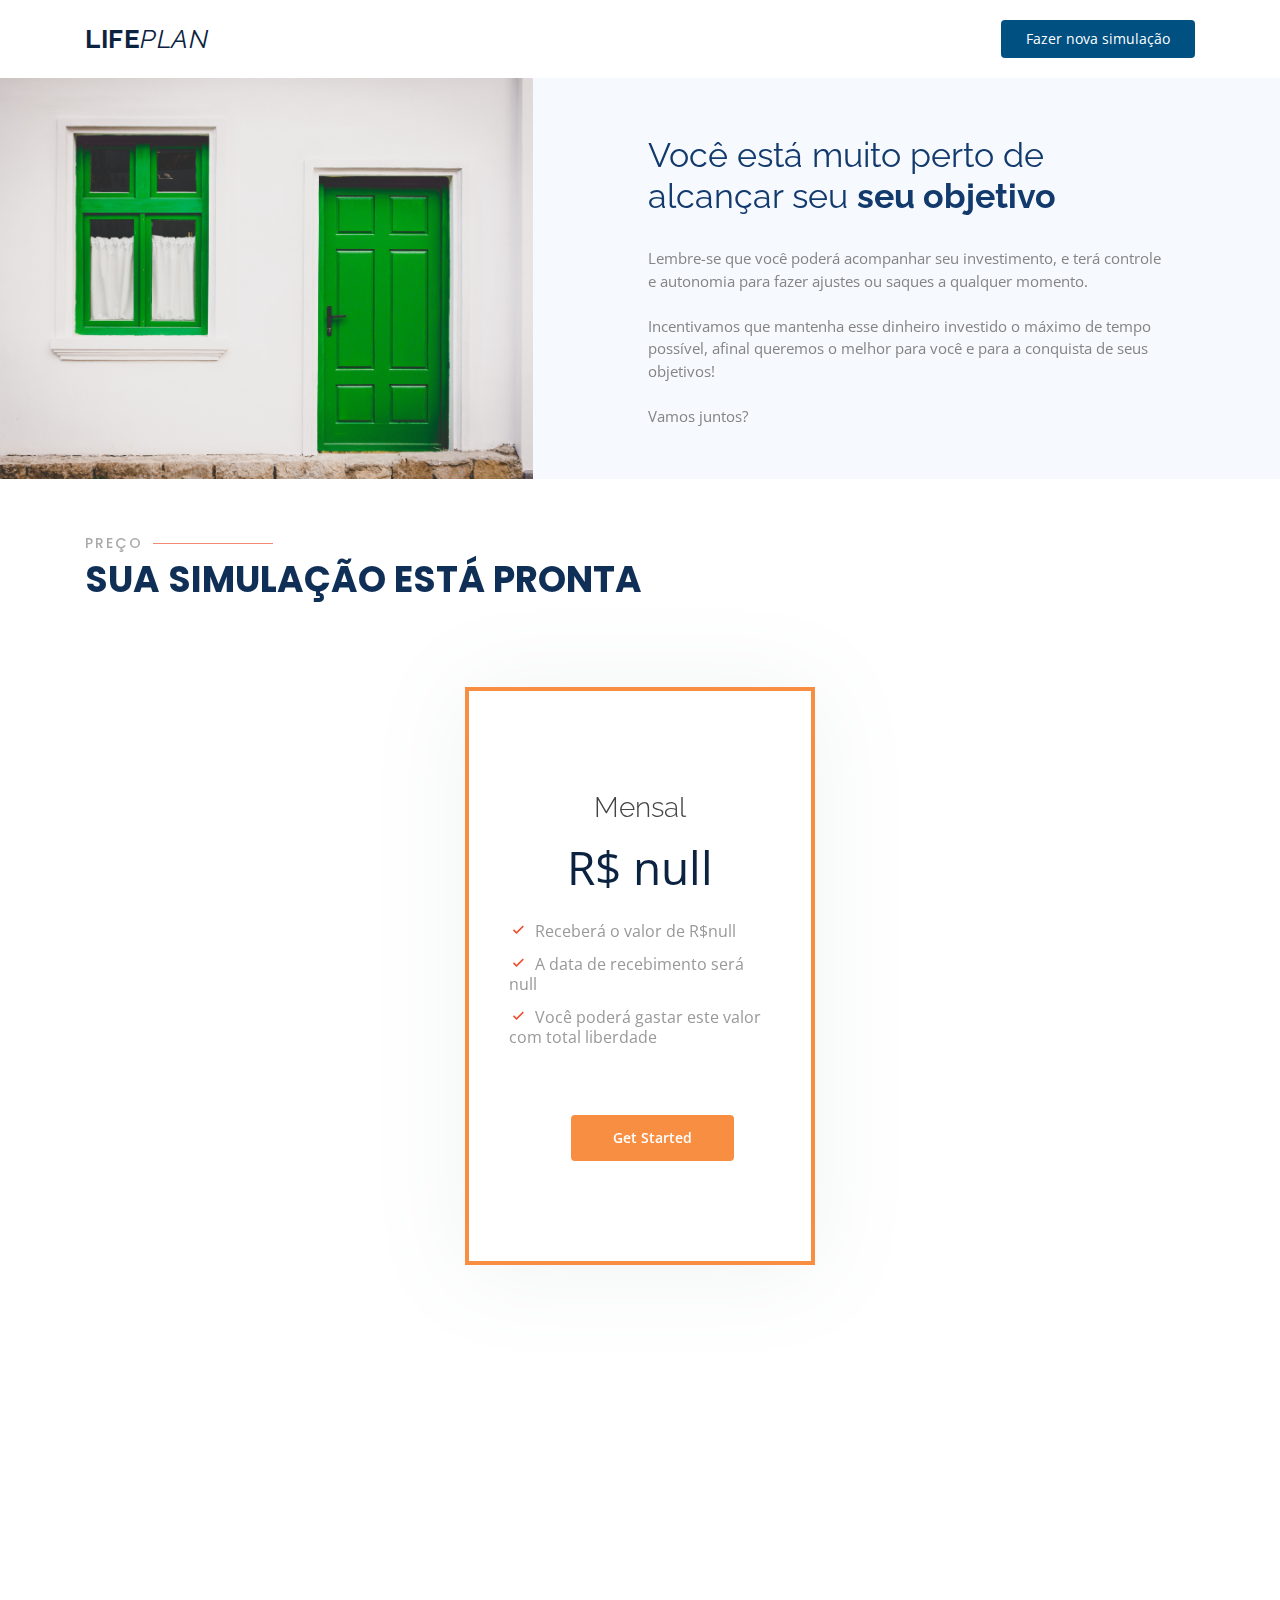
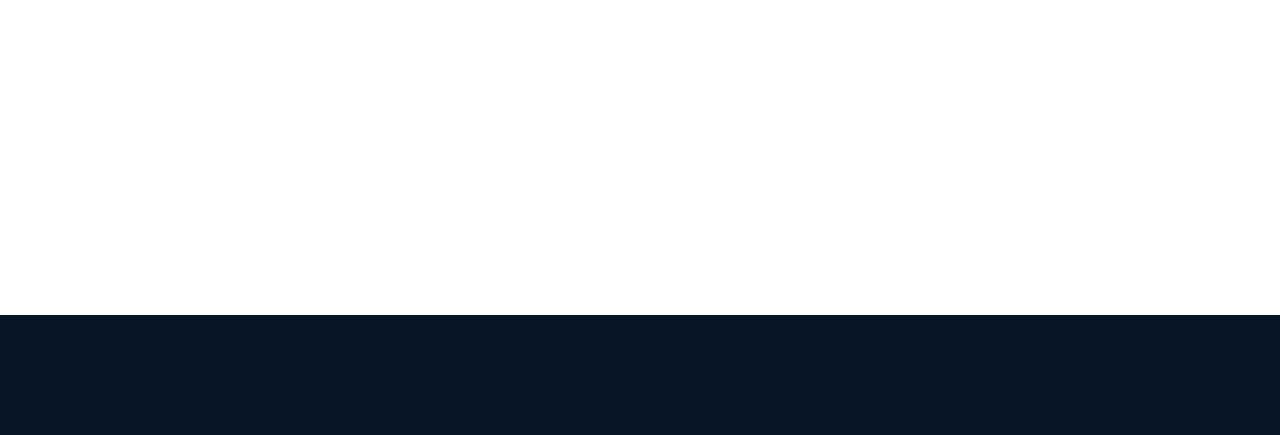
==== multi/result.html @ 522fde7b "Final" ====
<!DOCTYPE html>
<html lang="en">

<head>
  <meta charset="utf-8">
  <meta content="width=device-width, initial-scale=1.0" name="viewport">

  <title>LifePlan</title>
  <meta content="" name="descriptison">
  <meta content="" name="keywords">

  <!-- Favicons -->
  <link href="assets/img/favicon.png" rel="icon">
  <link href="assets/img/apple-touch-icon.png" rel="apple-touch-icon">

  <!-- Google Fonts -->
  <link href="https://fonts.googleapis.com/css?family=Open+Sans:300,300i,400,400i,600,600i,700,700i|Raleway:300,300i,400,400i,500,500i,600,600i,700,700i|Poppins:300,300i,400,400i,500,500i,600,600i,700,700i" rel="stylesheet">

  <!-- Vendor CSS Files -->
  <link href="assets/vendor/bootstrap/css/bootstrap.min.css" rel="stylesheet">
  <link href="assets/vendor/icofont/icofont.min.css" rel="stylesheet">
  <link href="assets/vendor/boxicons/css/boxicons.min.css" rel="stylesheet">
  <link href="assets/vendor/animate.css/animate.min.css" rel="stylesheet">
  <link href="assets/vendor/remixicon/remixicon.css" rel="stylesheet">
  <link href="assets/vendor/venobox/venobox.css" rel="stylesheet">
  <link href="assets/vendor/owl.carousel/assets/owl.carousel.min.css" rel="stylesheet">
  <link href="assets/vendor/aos/aos.css" rel="stylesheet">

  <!-- Template Main CSS File -->
  <link href="assets/css/style.css" rel="stylesheet">

  <!-- =======================================================
  * Template Name: Multi - v2.0.0
  * Template URL: https://bootstrapmade.com/multi-responsive-bootstrap-template/
  * Author: BootstrapMade.com
  * License: https://bootstrapmade.com/license/
  ======================================================== -->
</head>

<body>

  <!-- ======= Header ======= -->
  <header id="header" class="fixed-top">
    <div class="container d-flex align-items-center">

      <h1 class="logo mr-auto" s><a href="index.html"><span style="font-weight: bold;">Life</span><span style="font-style: italic; font-weight:normal;">Plan </span></a></h1>
      <!-- Uncomment below if you prefer to use an image logo -->
      <!-- <a href="index.html" class="logo mr-auto"><img src="assets/img/logo.png" alt="" class="img-fluid"></a>-->

      <!--    
<nav class="nav-menu d-none d-lg-block">
        <ul>
          <li class="active"><a href="index.html">Home</a></li>
          <li><a href="#about">About</a></li>
          <li><a href="#services">Services</a></li>
          <li><a href="#portfolio">Portfolio</a></li>
          <li><a href="#team">Team</a></li>
          <li class="drop-down"><a href="">Drop Down</a>
            <ul>
              <li><a href="#">Drop Down 1</a></li>
              <li class="drop-down"><a href="#">Deep Drop Down</a>
                <ul>
                  <li><a href="#">Deep Drop Down 1</a></li>
                  <li><a href="#">Deep Drop Down 2</a></li>
                  <li><a href="#">Deep Drop Down 3</a></li>
                  <li><a href="#">Deep Drop Down 4</a></li>
                  <li><a href="#">Deep Drop Down 5</a></li>
                </ul>
              </li>
              <li><a href="#">Drop Down 2</a></li>
              <li><a href="#">Drop Down 3</a></li>
              <li><a href="#">Drop Down 4</a></li>
            </ul>
          </li>
          <li><a href="#contact">Contact</a></li>
-->
        </ul>
      </nav><!-- .nav-menu -->

      <a href="#about" class="get-started-btn">Fazer nova simulação</a>

    </div>
  </header><!-- End Header -->



    <!-- ======= Why Us Section ======= -->
    <section id="why-us" class="why-us section-bg" style="padding-top: 75px;">
      <div class="container-fluid" data-aos="fade-up">

        <div class="row">

          <div class="col-lg-5 align-items-stretch video-box" style='background-image: url("assets/img/house.jpg");' data-aos="zoom-in" data-aos-delay="100">
            
          </div>

          <div class="col-lg-7 d-flex flex-column justify-content-center align-items-stretch">

            <div class="content">
              <h3>Você está muito perto de alcançar seu  <strong>seu objetivo</strong></h3>
              <p><br>
                Lembre-se que você poderá acompanhar seu investimento, e terá controle e autonomia para fazer ajustes ou saques a qualquer momento.
                <br><br>

                Incentivamos que mantenha esse dinheiro investido o máximo de tempo possível, afinal queremos o melhor para você e para a conquista de seus objetivos!
                                <br><br>
                Vamos juntos?
              </p>
            </div>



          </div>

        </div>

      </div>
    </section><!-- End Why Us Section -->


    <!-- ======= Pricing Section ======= -->
    <section id="pricing" class="pricing">
      <div class="container" data-aos="fade-up">

        <div class="section-title">
          <h2>Preço</h2>
          <p>Sua simulação está pronta</p>
        </div>

        <div class="row align-items-center">

          

          <div class="col-lg-4 offset-md-4">
            <div class="box featured" data-aos="zoom-in" data-a3s-delay="100">
              <h3 id="titulo" value="">Mensal</h3>
              <h4 id="mensal">
                <span>mensal</span></h4>
              <ul>
                <li ><i class="bx bx-check"></i><span id="total" value=""></span> </li>
                <li ><i class="bx bx-check"></i><span id="ano" value=""></span></li>
                <li value=""><i class="bx bx-check"></i> Você poderá gastar este valor com total liberdade</li>
                <!-- <li><i class="bx bx-check"></i>    </li> -->
                <br><br>
              </ul>
              <a href="#" class="get-started-btn">Get Started</a>
            </div>
          </div>



        </div>

      </div>
    </section><!-- End Pricing Section -->

    <!-- ======= Frequently Asked Questions Section ======= -->
    <section id="faq" class="faq">
      <div class="container" data-aos="fade-up">

        <div class="section-title">
          <h2>Dúvidas</h2>
          <p>Perguntas frequentes</p>
        </div>

        <div class="row faq-item d-flex align-items-stretch" data-aos="fade-up" data-aos-delay="100">
          <div class="col-lg-5">
            <i class="bx bx-help-circle"></i>
            <h4>Posso acompanhar meus investimentos diáriamente?</h4>
          </div>
          <div class="col-lg-7">
            <p>
              Sim! Basta acessar nossa plataforma e verificar todas as informações. Por lá você também controla seus investimentos ao longo do tempo.
            </p>
          </div>
        </div><!-- End F.A.Q Item-->

        <div class="row faq-item d-flex align-items-stretch" data-aos="fade-up" data-aos-delay="200">
          <div class="col-lg-5">
            <i class="bx bx-help-circle"></i>
            <h4>Posso desistir durante esse período? Posso efetuar saques?</h4>
          </div>
          <div class="col-lg-7">
            <p>
              Fazemos questão de dar total liberdade para que nossos clientes administrem seus investimentos. Contudo, por se tratar de um investimento a médio e longo prazos, recomendamos fortemente que mantenham pelo máximo de tempo possível para que obtenham os melhores resultados possíveis. Mas não se preocupe, estaremos aqui para orientá-lo durante toda sua jornada. 
            </p>
          </div>
        </div><!-- End F.A.Q Item-->

        
        

        

      </div>
    </section><!-- End Frequently Asked Questions Section -->

    <!-- ======= Contact Section ======= -->
    <!-- <section id="contact" class="contact section-bg">
      <div class="container" data-aos="fade-up">

        <div class="section-title">
          <h2>Contact</h2>
          <p>Contact Us</p>
        </div>

        <div class="row">

          <div class="col-lg-6">

            <div class="row">
              <div class="col-md-12">
                <div class="info-box">
                  <i class="bx bx-map"></i>
                  <h3>Our Address</h3>
                  <p>A108 Adam Street, New York, NY 535022</p>
                </div>
              </div>
              <div class="col-md-6">
                <div class="info-box mt-4">
                  <i class="bx bx-envelope"></i>
                  <h3>Email Us</h3>
                  <p>info@example.com<br>contact@example.com</p>
                </div>
              </div>
              <div class="col-md-6">
                <div class="info-box mt-4">
                  <i class="bx bx-phone-call"></i>
                  <h3>Call Us</h3>
                  <p>+1 5589 55488 55<br>+1 6678 254445 41</p>
                </div>
              </div>
            </div>

          </div>

          <div class="col-lg-6">
            <form action="forms/contact.php" method="post" role="form" class="php-email-form">
              <div class="form-row">
                <div class="col form-group">
                  <input type="text" name="name" class="form-control" id="name" placeholder="Your Name" data-rule="minlen:4" data-msg="Please enter at least 4 chars" />
                  <div class="validate"></div>
                </div>
                <div class="col form-group">
                  <input type="email" class="form-control" name="email" id="email" placeholder="Your Email" data-rule="email" data-msg="Please enter a valid email" />
                  <div class="validate"></div>
                </div>
              </div>
              <div class="form-group">
                <input type="text" class="form-control" name="subject" id="subject" placeholder="Subject" data-rule="minlen:4" data-msg="Please enter at least 8 chars of subject" />
                <div class="validate"></div>
              </div>
              <div class="form-group">
                <textarea class="form-control" name="message" rows="5" data-rule="required" data-msg="Please write something for us" placeholder="Message"></textarea>
                <div class="validate"></div>
              </div>
              <div class="mb-3">
                <div class="loading">Loading</div>
                <div class="error-message"></div>
                <div class="sent-message">Your message has been sent. Thank you!</div>
              </div>
              <div class="text-center"><button type="submit">Send Message</button></div>
            </form>
          </div>

        </div>

      </div>
    </section> --><!-- End Contact Section -->

  </main><!-- End #main -->

  <!-- ======= Footer ======= -->
  <footer id="footer">
    <div class="footer-top">
      <div class="container">
        <div class="row">

          
      </div>
    </div>
  </footer><!-- End Footer -->

  <div id="preloader"></div>
  <a href="#" class="back-to-top"><i class="icofont-simple-up"></i></a>

  <!-- Vendor JS Files -->
  <script src="assets/vendor/jquery/jquery.min.js"></script>
  <script src="assets/vendor/bootstrap/js/bootstrap.bundle.min.js"></script>
  <script src="assets/vendor/jquery.easing/jquery.easing.min.js"></script>
  <script src="assets/vendor/php-email-form/validate.js"></script>
  <script src="assets/vendor/waypoints/jquery.waypoints.min.js"></script>
  <script src="assets/vendor/counterup/counterup.min.js"></script>
  <script src="assets/vendor/venobox/venobox.min.js"></script>
  <script src="assets/vendor/owl.carousel/owl.carousel.min.js"></script>
  <script src="assets/vendor/isotope-layout/isotope.pkgd.min.js"></script>
  <script src="assets/vendor/aos/aos.js"></script>

  <!-- Template Main JS File -->
  <script src="assets/js/main.js"></script>

</body>

</html>
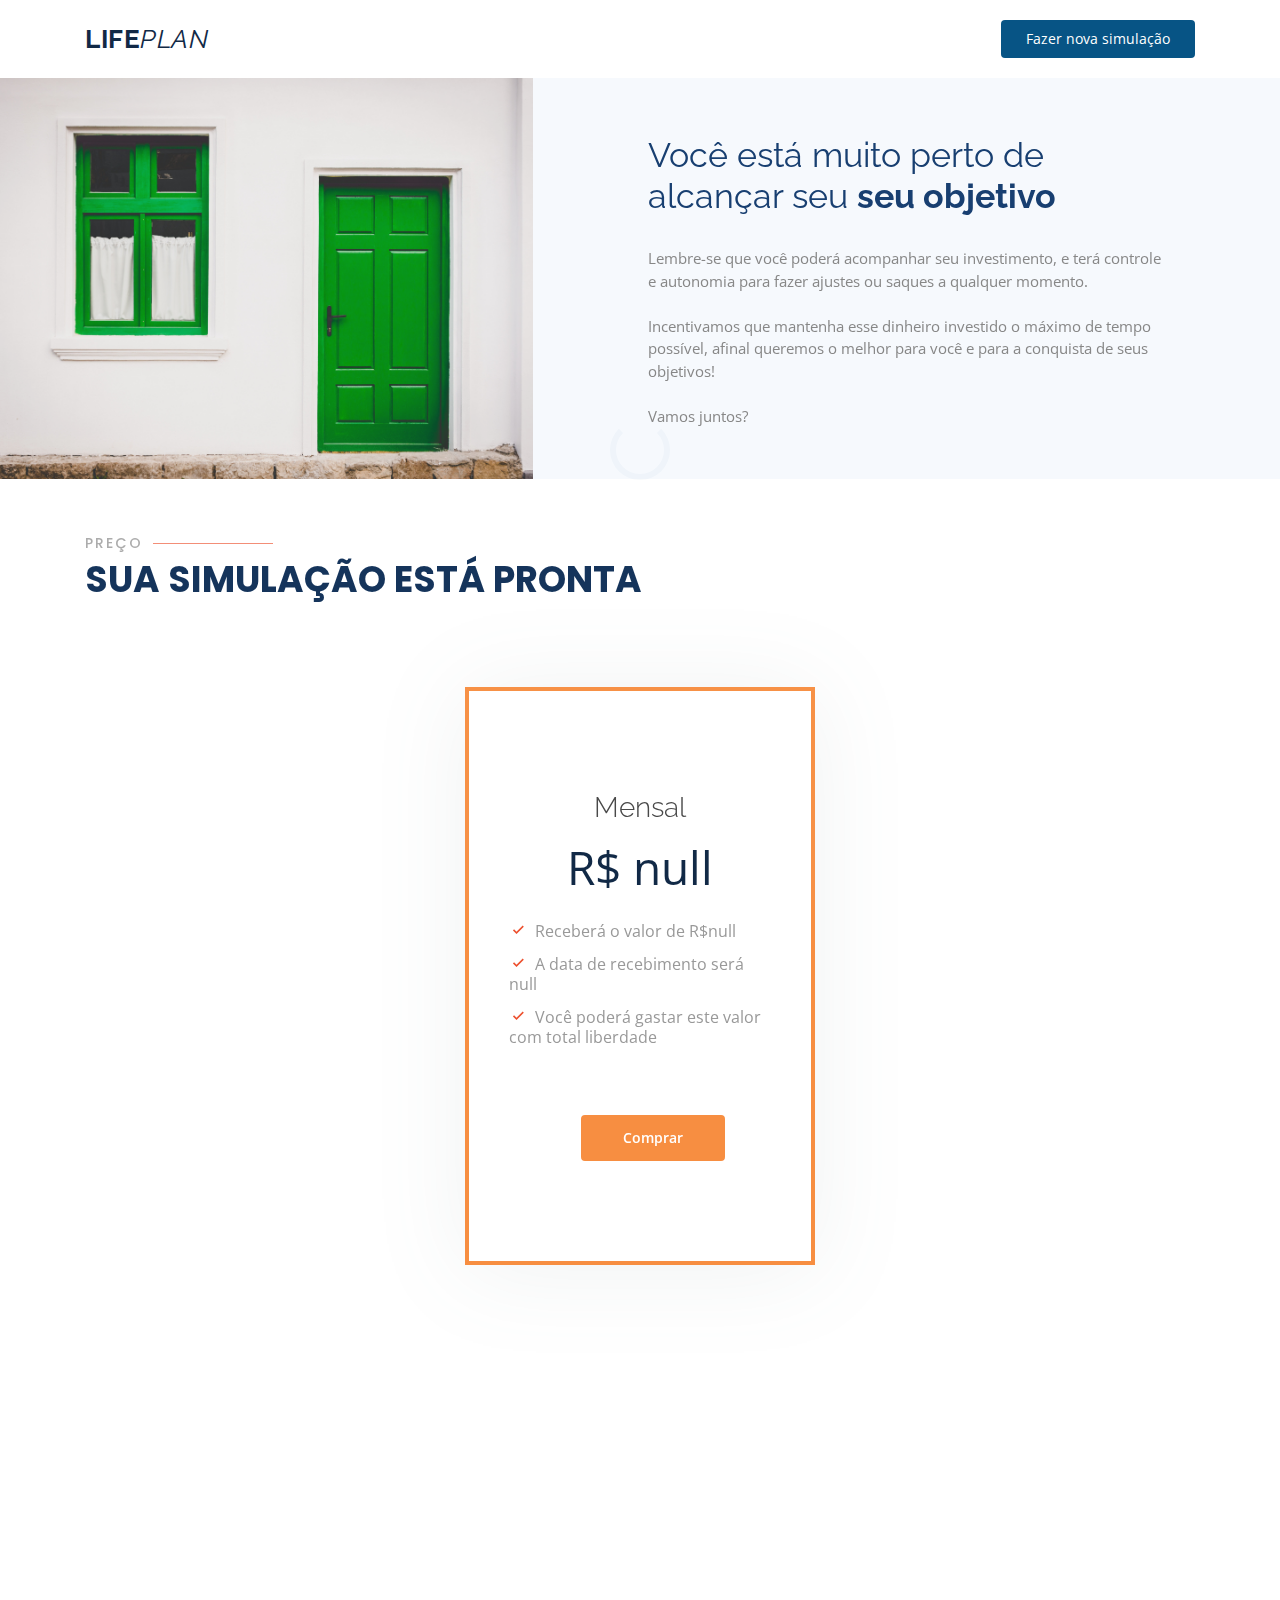
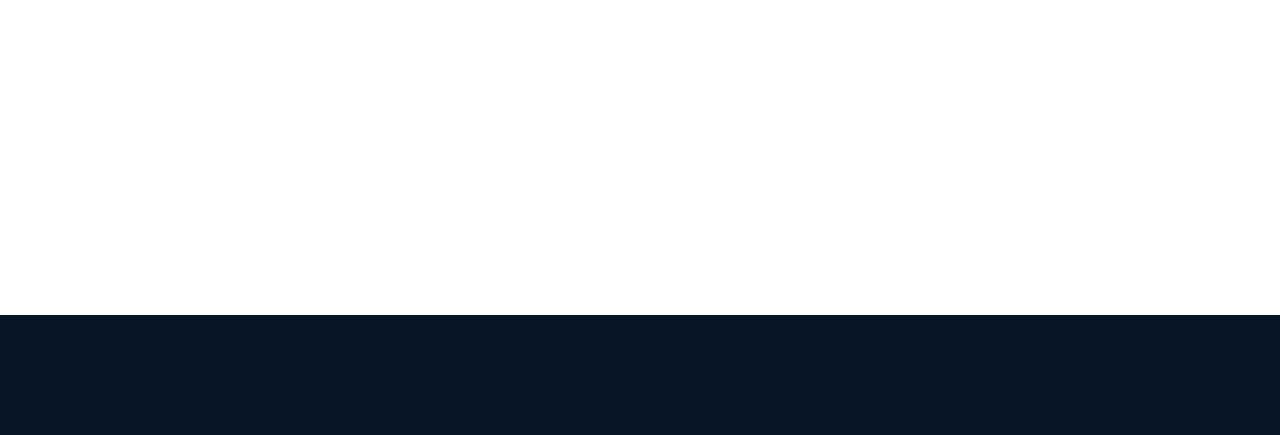
==== commit c2e247e8: "Ultimas mudanças" ====
--- a/multi/result.html
+++ b/multi/result.html
@@ -43,7 +43,7 @@
   <header id="header" class="fixed-top">
     <div class="container d-flex align-items-center">
 
-      <h1 class="logo mr-auto" s><a href="index.html"><span style="font-weight: bold;">Life</span><span style="font-style: italic; font-weight:normal;">Plan </span></a></h1>
+      <h1 class="logo mr-auto" s><a href="../index.html"><span style="font-weight: bold;">Life</span><span style="font-style: italic; font-weight:normal;">Plan </span></a></h1>
       <!-- Uncomment below if you prefer to use an image logo -->
       <!-- <a href="index.html" class="logo mr-auto"><img src="assets/img/logo.png" alt="" class="img-fluid"></a>-->
 
@@ -77,7 +77,7 @@
         </ul>
       </nav><!-- .nav-menu -->
 
-      <a href="#about" class="get-started-btn">Fazer nova simulação</a>
+      <a href="../index.html#portfolio" class="get-started-btn">Fazer nova simulação</a>
 
     </div>
   </header><!-- End Header -->
@@ -143,7 +143,7 @@
                 <!-- <li><i class="bx bx-check"></i>    </li> -->
                 <br><br>
               </ul>
-              <a href="#" class="get-started-btn">Get Started</a>
+              <a href="#" class="get-started-btn">Comprar</a>
             </div>
           </div>
 
